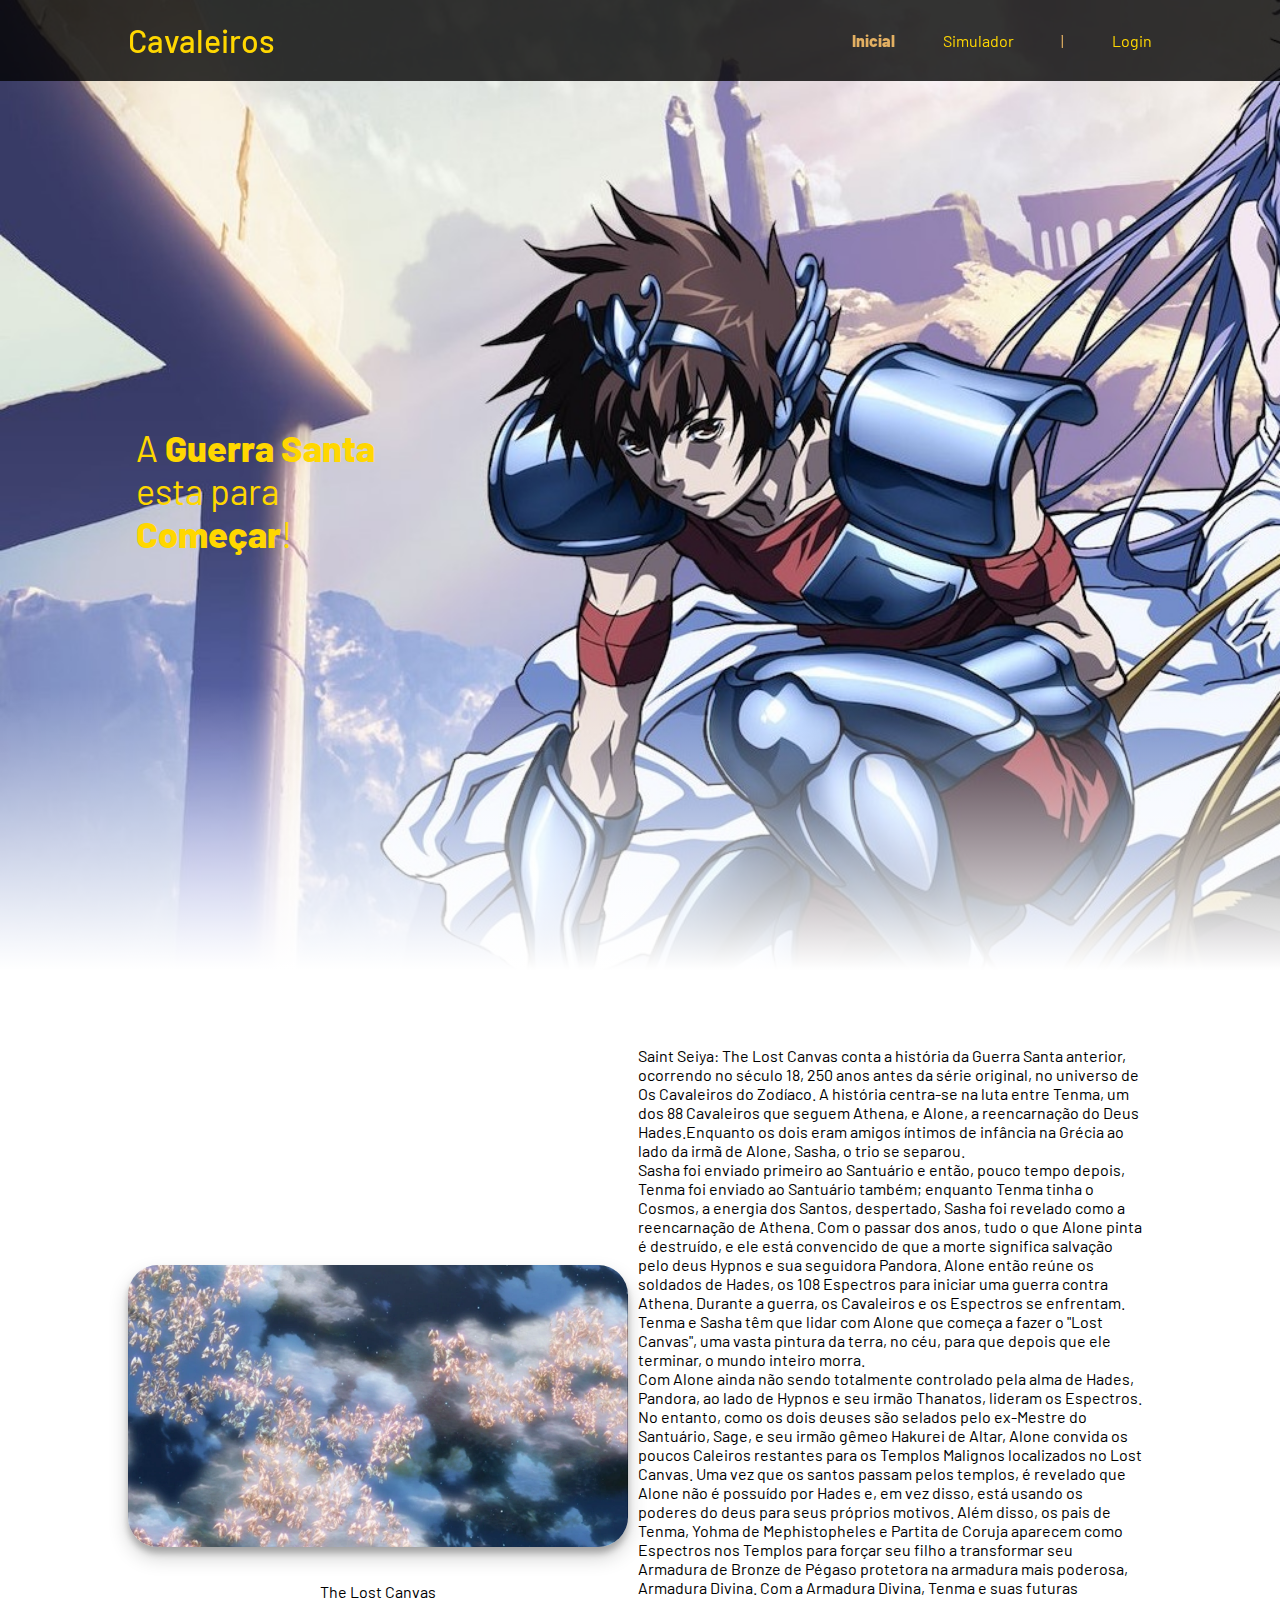
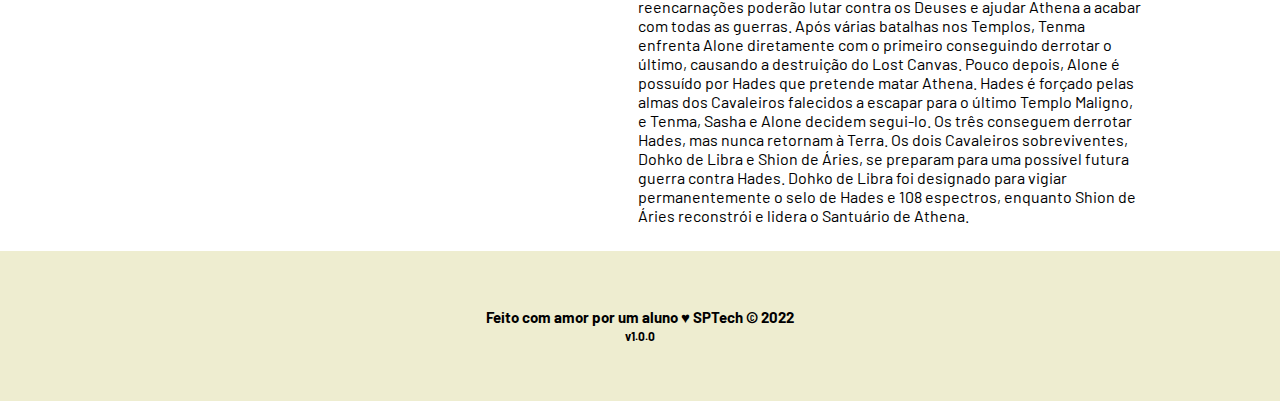
==== project/index.html @ 5a00e3fe "iniciativa do site" ====
<!DOCTYPE html>
<html lang="en">

<head>
    <meta charset="UTF-8">
    <meta http-equiv="X-UA-Compatible" content="IE=edge">
    <meta name="viewport" content="width=device-width, initial-scale=1.0">

    <title>AquaTech | Página Inicial</title>

    <script src="./js/funcoes.js"></script>

    <link rel="icon" href="./assets/icon/favicon2.ico">
    <link rel="stylesheet" href="./css/style.css">
    <link rel="preconnect" href="https://fonts.gstatic.com">
    <!-- <link
        href="https://fonts.googleapis.com/css2?family=Exo+2:ital,wght@0,100;0,200;0,300;0,400;0,500;0,600;0,700;0,800;0,900;1,100;1,200;1,300;1,400;1,500;1,600;1,700;1,800;1,900&display=swap"
        rel="stylesheet"> -->
</head>

<body>
    <div class="header">
        <div class="container">
            <h1 class="titulo">Cavaleiros</h1>
            <ul class="navbar">
                <li class="agora">Inicial</li>
                <li>
                    <a href="./simulador.html">Simulador</a>
                </li>
                <li>|</li>
                <li>
                    <a href="./login.html">Login</a>
                </li>
                <!-- <li>
                    <a href="./cadastro.html">Cadastro</a>
                </li> -->
            </ul>
        </div>
    </div>
    <div class="banner">
        <div class="container">
            <p>
                A <span>Guerra Santa</span> esta para <span>Começar</span>!
            </p>
        </div>
    </div>

    <div class="social">
        <div class="container">
            <!-- <div class="painel">
            <img class="The_Lost_Canvas" src="assets/imgs/LostCanvas.webp" > <span>The Lost Canvas</span> -->
            <div class="boxes">
                <div class="painel">
                    <img class="The_Lost_Canvas" src="assets/imgs/LostCanvas.webp" > <span>The Lost Canvas</span>
                </div>
                <div class="box">
                    <P>Saint Seiya: The Lost Canvas conta a história da Guerra Santa anterior, ocorrendo no século 18, 250 anos antes da série original, no universo de Os Cavaleiros do Zodíaco. A história centra-se na luta entre Tenma, um dos 88 Cavaleiros que seguem Athena, e Alone, a reencarnação do Deus Hades.Enquanto os dois eram amigos íntimos de infância na Grécia ao lado da irmã de Alone, Sasha, o trio se separou.<br>  Sasha foi enviado primeiro ao Santuário e então, pouco tempo depois, Tenma foi enviado ao Santuário também; enquanto Tenma tinha o Cosmos, a energia dos Santos, despertado, Sasha foi revelado como a reencarnação de Athena. Com o passar dos anos, tudo o que Alone pinta é destruído, e ele está convencido de que a morte significa salvação pelo deus Hypnos e sua seguidora Pandora. Alone então reúne os soldados de Hades, os 108 Espectros para iniciar uma guerra contra Athena.

                        Durante a guerra, os Cavaleiros e os Espectros se enfrentam. Tenma e Sasha têm que lidar com Alone que começa a fazer o "Lost Canvas", uma vasta pintura da terra, no céu, para que depois que ele terminar, o mundo inteiro morra.<br> Com Alone ainda não sendo totalmente controlado pela alma de Hades, Pandora, ao lado de Hypnos e seu irmão Thanatos, lideram os Espectros. No entanto, como os dois deuses são selados pelo ex-Mestre do Santuário, Sage, e seu irmão gêmeo Hakurei de Altar, Alone convida os poucos Caleiros restantes para os Templos Malignos localizados no Lost Canvas. Uma vez que os santos passam pelos templos, é revelado que Alone não é possuído por Hades e, em vez disso, está usando os poderes do deus para seus próprios motivos. Além disso, os pais de Tenma, Yohma de Mephistopheles e Partita de Coruja aparecem como Espectros nos Templos para forçar seu filho a transformar seu Armadura de Bronze de Pégaso protetora na armadura mais poderosa, Armadura Divina. Com a Armadura Divina, Tenma e suas futuras reencarnações poderão lutar contra os Deuses e ajudar Athena a acabar com todas as guerras.
                        
                        Após várias batalhas nos Templos, Tenma enfrenta Alone diretamente com o primeiro conseguindo derrotar o último, causando a destruição do Lost Canvas. Pouco depois, Alone é possuído por Hades que pretende matar Athena. Hades é forçado pelas almas dos Cavaleiros falecidos a escapar para o último Templo Maligno, e Tenma, Sasha e Alone decidem segui-lo. Os três conseguem derrotar Hades, mas nunca retornam à Terra. Os dois Cavaleiros sobreviventes, Dohko de Libra e Shion de Áries, se preparam para uma possível futura guerra contra Hades. Dohko de Libra foi designado para vigiar permanentemente o selo de Hades e 108 espectros, enquanto Shion de Áries reconstrói e lidera o Santuário de Athena.</P>
                        <!-- <img src="assets/imgs/LostCanvas.webp"  > -->
                        <!-- <i><span>The Lost Canvas</span></i> -->
                </div>
            </div>
        </div>


    </div>

    <!--footer inicio-->
    <div class="footer">
        <div class="container">
            <h4 class="final">Feito com amor por um aluno &hearts; SPTech &copy; 2022 
                <br>
                <span class="version">
                    v1.0.0
                </span>
            </h4>
        </div>
    </div>
    <!--footer fim-->
</body>

</html>
---- project/css/style.css ----
@import url('https://fonts.googleapis.com/css2?family=Barlow:ital,wght@0,100;0,200;0,300;0,400;0,500;0,600;0,700;0,800;0,900;1,100;1,200;1,300;1,400;1,500;1,600;1,700;1,800;1,900&display=swap');

body {
  margin: 0;
  padding: 0;
  font-family: 'Barlow', "Segoe UI", Tahoma, Geneva, Verdana, sans-serif;
  background-color: #eeedd0;
}

.container {
  width: 80%;
  margin: auto;
  display: flex;
}

.header {
  /* border-bottom: 3px solid gold; */
  position: fixed;
  background-color: #010101cc;
  width: 100%;
  z-index: 1000;
}

.header .container {
   justify-content: space-between;
}

.header a {
  text-decoration: none;
  color: gold;

}

.agora {
  font-weight: 800;
}

.navbar {
  width: 300px;
  display: flex;
  align-items: center;
  justify-content: space-between;
  list-style: none;
  color: #e3b062;
}



.titulo {
  color: gold;
  width: fit-content;
  font-weight: 500;
}


/* BANNER */

.banner {
  height: fit-content;
  padding: 40px 10px;
  color: white;
  background-image: linear-gradient(0deg, white 1%, transparent 30%), url(".././assets/imgs/canvas.jpg");
  /* filter: brightness(0.7); */
  background-size: cover;
  /* height: 100vh; */
}

.banner .container {
   /* border: solid 3px blue; */
  height: 900px;
  font-size: 35px;
  justify-content: left;
  align-items: center;
  
}

.tamanho-conteudo { 
  height: fit-content !important;
}

.banner p {
  width: 50%;
  margin: 0;
  padding: 0;
  width: 280px;
  font-size: 36px;
  color: gold;
}

.banner .container span {
  font-weight: 800;
}

/* missao visao valores */

.social {
  background-color: white;
  display: flex;
}

.social .container{
  justify-content: center;
}

/* .box img {
  width: 500px;
} */

.social .container .boxes {
  display: flex;
}
.painel{
  display: flex;
  flex-direction: column;
  align-items: center;
  justify-content: center;
}
.painel img{
  width: 500px;
}
.painel span{
  text-align: center;
}

.The_Lost_Canvas {
  margin: 7%  7% ; 
  width: 40%;
  border-radius: 30px;
  box-shadow: rgba(0, 0, 0, 0.19) 0px 10px 20px, rgba(0, 0, 0, 0.23) 0px 6px 6px;

}

.social p {
  text-align: center;
}

.box {
  margin: 10px;
  display: flex;
  flex-direction: column;
  align-items: center;
}


.box {
  margin-top: 50px;
  display: flex;
  flex-direction: column;
  align-items: center;
}

.box i{
   display: flex; 
  margin-right: 225%;
  margin-top: 2%;
   /* align-items: center; */
  justify-content: space-between; 
}
.box p {
  text-align: left;
}

/* FOOTER */

.footer {
  background-color: #eeedd0;
  height: 150px;
  color: #fff;
  display: flex;
  font-size: 15px;
}

.footer .container {
  justify-content: center;
  text-align: center;
}

.footer .container .version {
  font-size: 12px;
}
.final {
  color: #000
  ;
}

/* LOGIN */

.banner .container .card {
  background-color: #e5e5e5;
  height: fit-content;
  width: 400px;
  display: flex;
  flex-direction: column;
  color: palevioletred;
  align-items: center;
  border-radius: 4px;
}

.card {
  display: flex;
  justify-content: space-around;
}

.card h2 {
  font-size: 30px;
}

.card h4 {
  font-size: 16px;
}

.banner #div_erros_login {
  margin-top: 15px;
}

button {
  cursor: pointer;
}

/* FORMULARIO */

.alerta_erro{
  display: flex;
  justify-content: flex-end;
}

.card_erro {
  display: none;
  background-color: #fff;
  color: black;
  width: 230px;
  position: fixed;
  border-radius: 4px;
  border: #e6005a 3px solid;
  padding: 10px;
  margin-right: 10%;
}

.card_erro #mensagem_erro{
  font-weight: 500;
  font-size: 20px;
}

.formulario .tipo_campo {
  font-size: 20px;
  font-weight: 600 !important;
}

.formulario {
  display: flex;
  flex-direction: column;
}

input {
  margin-bottom: 10px;
  border: 2px solid #32b9cd;
  padding: 10px;
  text-align: center;
  border-radius: 10px;
}

.btn {
  font-family: "Barlow", sans-serif;
  border: 0;
  border-radius: 5px;
  font-weight: 600;
  font-size: 18px;
  padding: 10px 15px;
  color: white;
  background-color: #e6005a;
  width: 120px;
  align-self: center;
  margin-top: 5px;
}

.loading-div {
  width: 50px;
  margin: auto;
  display: none;
}

.loading-div img {
  height: 50px;
  width: 50px;
}

/* PAGINA DOS GRÁFICOS */

.janela {
  display: flex;
  width: 100vw;
}

.header-left a {
  text-decoration: none;
  color: white;
}

.header-left {
  position: fixed;
  top: 0;
  left: 0;
  z-index: 999;
  height: 100vh;
  width: 25%;
  display: flex;
  flex-direction: column;
  justify-content: space-evenly;
  align-items: center;
  border-right: 3px solid #32b9cd;
  background-color: #212124;
  /* border: 3px solid pink; */
}

.dash-right {
  display: flex;
  width: 75%;
  height: fit-content;
  background-color: #161618;
  position: relative;
  top: 0;
  left: 25%;
}

.header-left h1 {
  color: #32b9cd;
}

.hello {
  width: 100%;
  display: flex;
  justify-content: center;
}

.hello h3 {
  color: #e3b062;
  font-weight: 300;
  font-size: 1.2rem;
}

.hello h3 span {
  font-weight: 800;
}

.btn-nav {
  width: 40%;
  color: white;
  background-color: #e6005a;
  border-radius: 5px;
  text-align: center;
  padding: 2% 5%;
}

.btn-nav-white {
  width: 40%;
  background-color: white;
  border: 3px solid #e6005a;
  border-radius: 5px;
  text-align: center;
  padding: 2% 5%;
}

.btn-nav-white h3 {
  color: #e6005a;
  padding: 0;
  margin: 0;
}

.btn-nav h3,
.btn-logout h3 {
  margin: 0;
  padding: 0;
}

.btn-logout {
  margin: 0;
  padding: 0;
  width: 20%;
  background-color: #32b9cd;
  color: white;
  border-radius: 10px;
  text-align: center;
  padding: 10px 15px;
  margin-bottom: 100px;
  cursor: pointer;
}

/* pagina extra - simulador */
.simulador {
  color: white;

}

.simulador .container {
  flex-direction: column
}
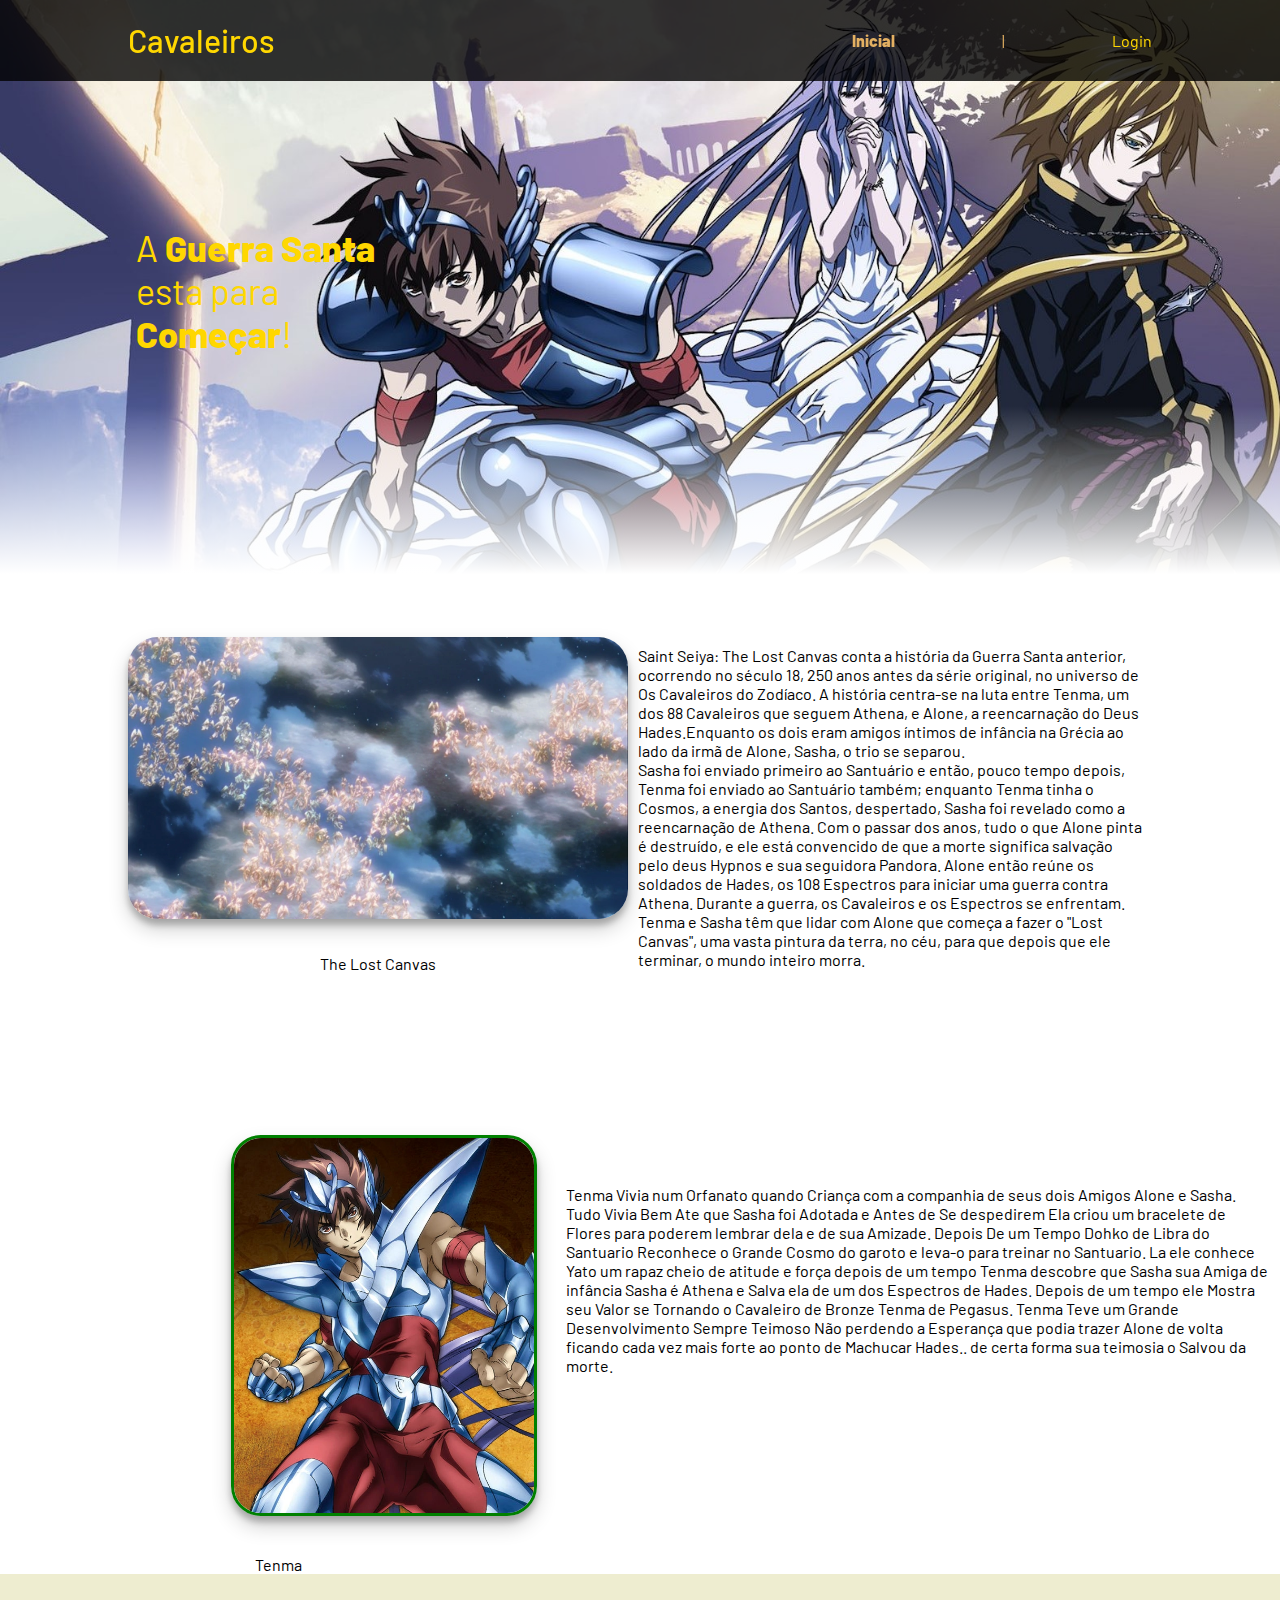
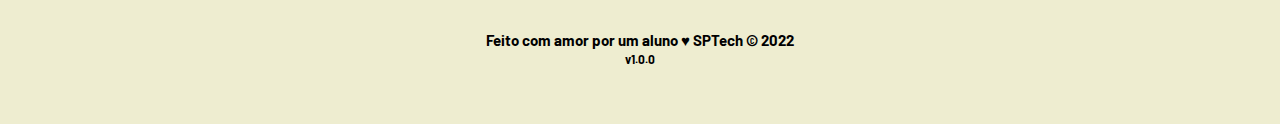
==== commit 43eb8e83: "site institucional" ====
--- a/project/index.html
+++ b/project/index.html
@@ -6,7 +6,7 @@
     <meta http-equiv="X-UA-Compatible" content="IE=edge">
     <meta name="viewport" content="width=device-width, initial-scale=1.0">
 
-    <title>AquaTech | Página Inicial</title>
+    <title>Os Cavaleiros | Página Inicial</title>
 
     <script src="./js/funcoes.js"></script>
 
@@ -24,9 +24,9 @@
             <h1 class="titulo">Cavaleiros</h1>
             <ul class="navbar">
                 <li class="agora">Inicial</li>
-                <li>
+                <!-- <li>
                     <a href="./simulador.html">Simulador</a>
-                </li>
+                </li> -->
                 <li>|</li>
                 <li>
                     <a href="./login.html">Login</a>
@@ -56,11 +56,29 @@
                 <div class="box">
                     <P>Saint Seiya: The Lost Canvas conta a história da Guerra Santa anterior, ocorrendo no século 18, 250 anos antes da série original, no universo de Os Cavaleiros do Zodíaco. A história centra-se na luta entre Tenma, um dos 88 Cavaleiros que seguem Athena, e Alone, a reencarnação do Deus Hades.Enquanto os dois eram amigos íntimos de infância na Grécia ao lado da irmã de Alone, Sasha, o trio se separou.<br>  Sasha foi enviado primeiro ao Santuário e então, pouco tempo depois, Tenma foi enviado ao Santuário também; enquanto Tenma tinha o Cosmos, a energia dos Santos, despertado, Sasha foi revelado como a reencarnação de Athena. Com o passar dos anos, tudo o que Alone pinta é destruído, e ele está convencido de que a morte significa salvação pelo deus Hypnos e sua seguidora Pandora. Alone então reúne os soldados de Hades, os 108 Espectros para iniciar uma guerra contra Athena.
 
-                        Durante a guerra, os Cavaleiros e os Espectros se enfrentam. Tenma e Sasha têm que lidar com Alone que começa a fazer o "Lost Canvas", uma vasta pintura da terra, no céu, para que depois que ele terminar, o mundo inteiro morra.<br> Com Alone ainda não sendo totalmente controlado pela alma de Hades, Pandora, ao lado de Hypnos e seu irmão Thanatos, lideram os Espectros. No entanto, como os dois deuses são selados pelo ex-Mestre do Santuário, Sage, e seu irmão gêmeo Hakurei de Altar, Alone convida os poucos Caleiros restantes para os Templos Malignos localizados no Lost Canvas. Uma vez que os santos passam pelos templos, é revelado que Alone não é possuído por Hades e, em vez disso, está usando os poderes do deus para seus próprios motivos. Além disso, os pais de Tenma, Yohma de Mephistopheles e Partita de Coruja aparecem como Espectros nos Templos para forçar seu filho a transformar seu Armadura de Bronze de Pégaso protetora na armadura mais poderosa, Armadura Divina. Com a Armadura Divina, Tenma e suas futuras reencarnações poderão lutar contra os Deuses e ajudar Athena a acabar com todas as guerras.
+                        Durante a guerra, os Cavaleiros e os Espectros se enfrentam. Tenma e Sasha têm que lidar com Alone que começa a fazer o "Lost Canvas", uma vasta pintura da terra, no céu, para que depois que ele terminar, o mundo inteiro morra.<br>  <!--Com Alone ainda não sendo totalmente controlado pela alma de Hades, Pandora, ao lado de Hypnos e seu irmão Thanatos, lideram os Espectros. No entanto, como os dois deuses são selados pelo ex-Mestre do Santuário, Sage, e seu irmão gêmeo Hakurei de Altar, Alone convida os poucos Caleiros restantes para os Templos Malignos localizados no Lost Canvas. Uma vez que os santos passam pelos templos, é revelado que Alone não é possuído por Hades e, em vez disso, está usando os poderes do deus para seus próprios motivos. Além disso, os pais de Tenma, Yohma de Mephistopheles e Partita de Coruja aparecem como Espectros nos Templos para forçar seu filho a transformar seu Armadura de Bronze de Pégaso protetora na armadura mais poderosa, Armadura Divina. Com a Armadura Divina, Tenma e suas futuras reencarnações poderão lutar contra os Deuses e ajudar Athena a acabar com todas as guerras.
                         
-                        Após várias batalhas nos Templos, Tenma enfrenta Alone diretamente com o primeiro conseguindo derrotar o último, causando a destruição do Lost Canvas. Pouco depois, Alone é possuído por Hades que pretende matar Athena. Hades é forçado pelas almas dos Cavaleiros falecidos a escapar para o último Templo Maligno, e Tenma, Sasha e Alone decidem segui-lo. Os três conseguem derrotar Hades, mas nunca retornam à Terra. Os dois Cavaleiros sobreviventes, Dohko de Libra e Shion de Áries, se preparam para uma possível futura guerra contra Hades. Dohko de Libra foi designado para vigiar permanentemente o selo de Hades e 108 espectros, enquanto Shion de Áries reconstrói e lidera o Santuário de Athena.</P>
+                        Após várias batalhas nos Templos, Tenma enfrenta Alone diretamente com o primeiro conseguindo derrotar o último, causando a destruição do Lost Canvas. Pouco depois, Alone é possuído por Hades que pretende matar Athena. Hades é forçado pelas almas dos Cavaleiros falecidos a escapar para o último Templo Maligno, e Tenma, Sasha e Alone decidem segui-lo. Os três conseguem derrotar Hades, mas nunca retornam à Terra. Os dois Cavaleiros sobreviventes, Dohko de Libra e Shion de Áries, se preparam para uma possível futura guerra contra Hades. Dohko de Libra foi designado para vigiar permanentemente o selo de Hades e 108 espectros, enquanto Shion de Áries reconstrói e lidera o Santuário de Athena.</P> -->
                         <!-- <img src="assets/imgs/LostCanvas.webp"  > -->
                         <!-- <i><span>The Lost Canvas</span></i> -->
+                </div>
+            </div>
+        </div>
+
+
+    </div>
+
+    <div class="social2">
+        <div class="container2">
+            <!-- <div class="painel">
+            <img class="The_Lost_Canvas" src="assets/imgs/LostCanvas.webp" > <span>The Lost Canvas</span> -->
+            <div class="boxes2">
+                <div class="painel2">
+                    <img class="Tenma" src="assets/imgs/tenma.webp" > <span>Tenma</span>
+                </div>
+                <div class="box2">
+                    <P>Tenma Vivia num Orfanato quando Criança com a companhia de seus dois Amigos Alone e Sasha. Tudo Vivia Bem Ate que Sasha foi Adotada e Antes de Se despedirem Ela criou um bracelete de Flores para poderem lembrar dela e de sua Amizade. Depois De um Tempo Dohko de Libra do Santuario Reconhece o Grande Cosmo do garoto e leva-o para treinar no Santuario. La ele conhece Yato um rapaz cheio de atitude e força depois de um tempo Tenma descobre que Sasha sua Amiga de infância Sasha é Athena e Salva ela de um dos Espectros de Hades. Depois de um tempo ele Mostra seu Valor se Tornando o Cavaleiro de Bronze Tenma de Pegasus.                       
+                       Tenma Teve um Grande Desenvolvimento Sempre Teimoso Não perdendo a Esperança que podia trazer Alone de volta ficando cada vez mais forte ao ponto de Machucar Hades.. de certa forma sua teimosia o Salvou da morte.<br> 
                 </div>
             </div>
         </div>
--- a/project/css/style.css
+++ b/project/css/style.css
@@ -67,7 +67,7 @@
 
 .banner .container {
    /* border: solid 3px blue; */
-  height: 900px;
+  height: 500px;
   font-size: 35px;
   justify-content: left;
   align-items: center;
@@ -159,6 +159,81 @@
 .box p {
   text-align: left;
 }
+/* segundo social */
+.social2 {
+  background-color: white;
+  display: flex;
+}
+
+.social2 .container2{
+  justify-content: center;
+}
+
+/* .box img {
+  width: 500px;
+} */
+
+.social2 .container2 .boxes2 {
+  display: flex;
+}
+.painel2{
+  display: flex;
+  flex-direction: column;
+  align-items: center;
+  justify-content: center;
+}
+.painel2 img{
+  width: 500px;
+}
+.painel2 span{
+  text-align: center;
+}
+.social2 .Tenma{
+  width: 300px;
+}
+
+.Tenma {
+  margin: 7%  7% ; 
+  width: 40%;
+  border-radius: 30px;
+  box-shadow: rgba(0, 0, 0, 0.19) 0px 10px 20px, rgba(0, 0, 0, 0.23) 0px 6px 6px;
+  margin-top: 140px;
+  border: solid 3px green;
+  margin-left: 250px;
+}
+
+
+.social2 p {
+  text-align: center;
+  margin-top: 140px;
+}
+
+.box2 {
+  margin: 10px;
+  display: flex;
+  flex-direction: column;
+  align-items: center;
+}
+
+
+.box2 {
+  margin-top: 50px;
+  display: flex;
+  flex-direction: column;
+  align-items: center;
+}
+
+.box2 i{
+   display: flex; 
+  margin-right: 225%;
+  margin-top: 2%;
+   /* align-items: center; */
+  justify-content: space-between; 
+}
+.box2 p {
+  text-align: left;
+}
+
 
 /* FOOTER */
 
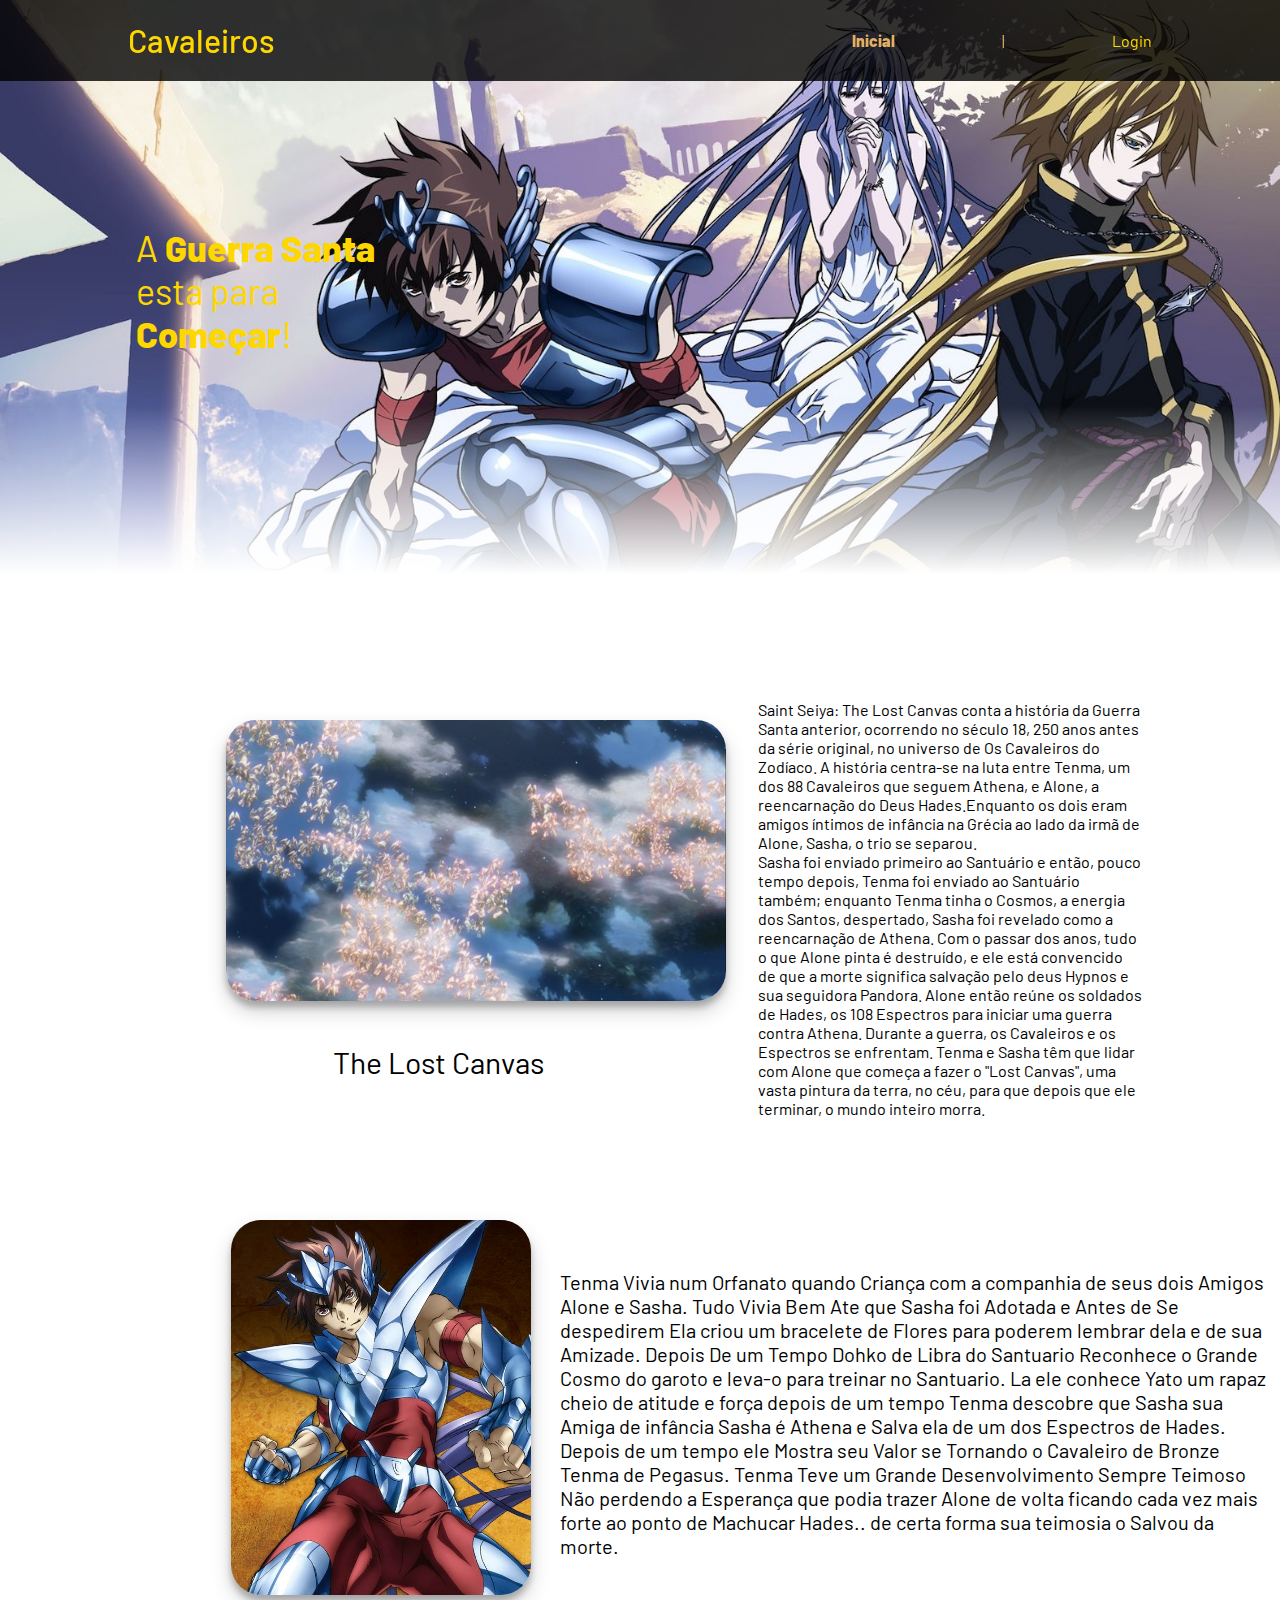
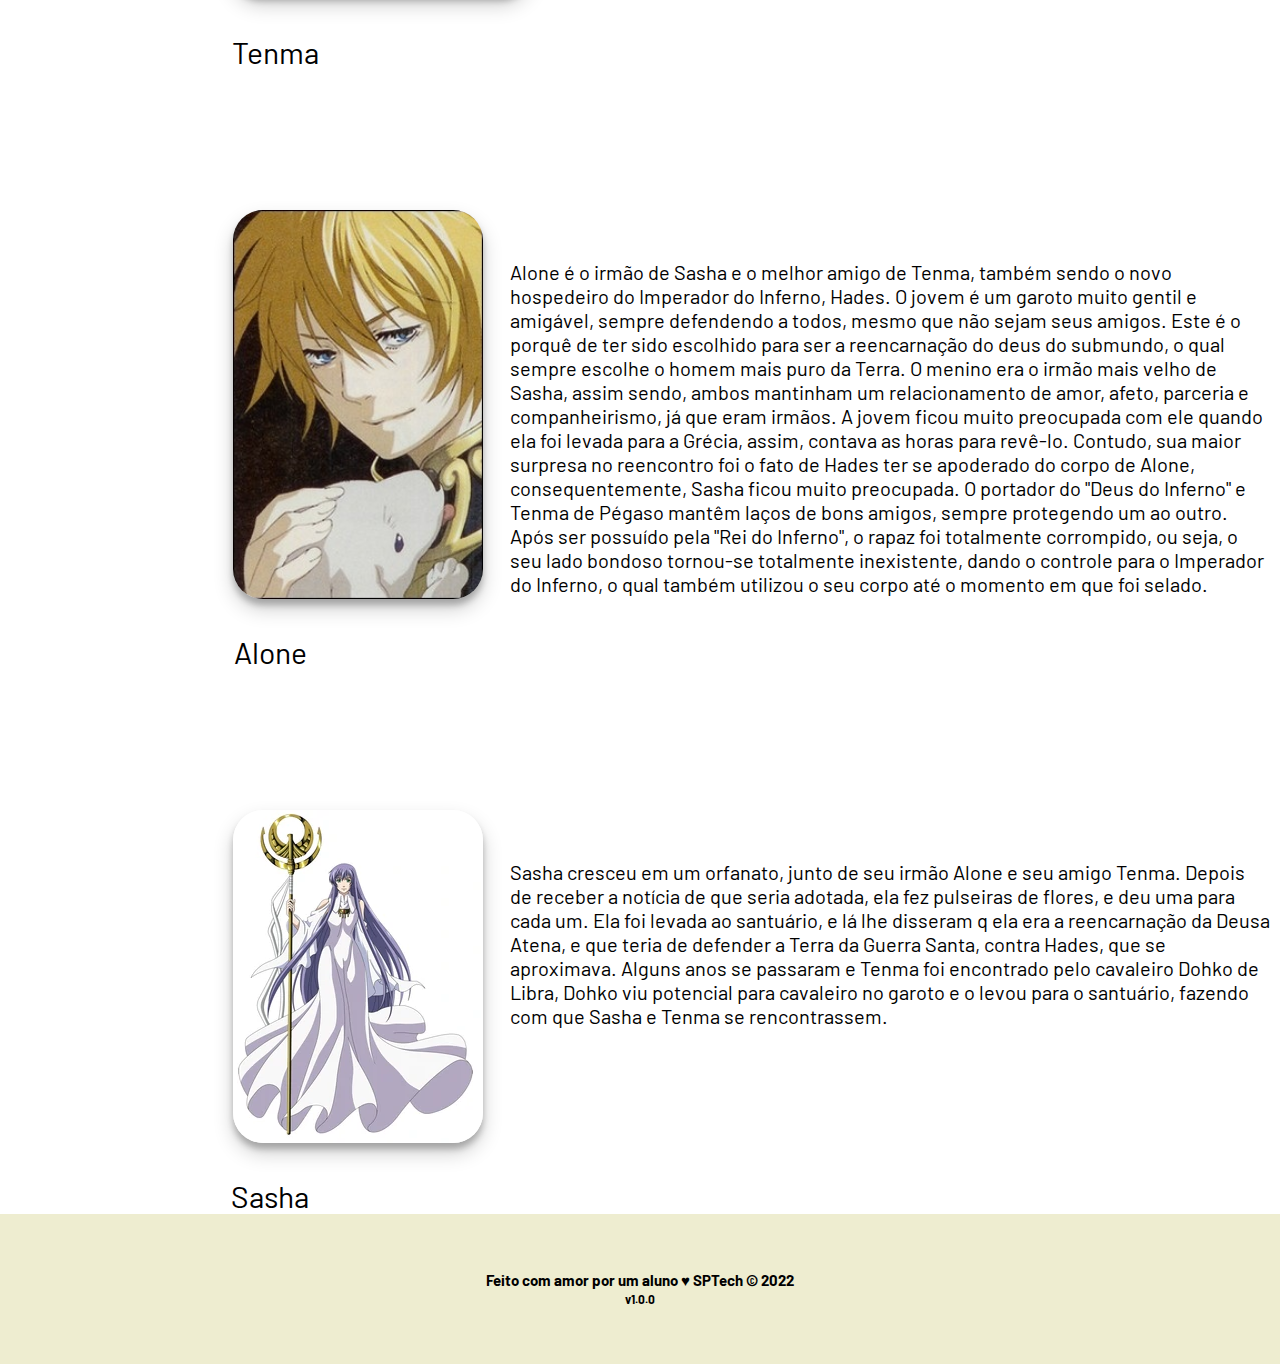
==== commit b742bdec: "index" ====
--- a/project/index.html
+++ b/project/index.html
@@ -54,13 +54,9 @@
                     <img class="The_Lost_Canvas" src="assets/imgs/LostCanvas.webp" > <span>The Lost Canvas</span>
                 </div>
                 <div class="box">
-                    <P>Saint Seiya: The Lost Canvas conta a história da Guerra Santa anterior, ocorrendo no século 18, 250 anos antes da série original, no universo de Os Cavaleiros do Zodíaco. A história centra-se na luta entre Tenma, um dos 88 Cavaleiros que seguem Athena, e Alone, a reencarnação do Deus Hades.Enquanto os dois eram amigos íntimos de infância na Grécia ao lado da irmã de Alone, Sasha, o trio se separou.<br>  Sasha foi enviado primeiro ao Santuário e então, pouco tempo depois, Tenma foi enviado ao Santuário também; enquanto Tenma tinha o Cosmos, a energia dos Santos, despertado, Sasha foi revelado como a reencarnação de Athena. Com o passar dos anos, tudo o que Alone pinta é destruído, e ele está convencido de que a morte significa salvação pelo deus Hypnos e sua seguidora Pandora. Alone então reúne os soldados de Hades, os 108 Espectros para iniciar uma guerra contra Athena.
+                    <P id="lost">Saint Seiya: The Lost Canvas conta a história da Guerra Santa anterior, ocorrendo no século 18, 250 anos antes da série original, no universo de Os Cavaleiros do Zodíaco. A história centra-se na luta entre Tenma, um dos 88 Cavaleiros que seguem Athena, e Alone, a reencarnação do Deus Hades.Enquanto os dois eram amigos íntimos de infância na Grécia ao lado da irmã de Alone, Sasha, o trio se separou.<br>  Sasha foi enviado primeiro ao Santuário e então, pouco tempo depois, Tenma foi enviado ao Santuário também; enquanto Tenma tinha o Cosmos, a energia dos Santos, despertado, Sasha foi revelado como a reencarnação de Athena. Com o passar dos anos, tudo o que Alone pinta é destruído, e ele está convencido de que a morte significa salvação pelo deus Hypnos e sua seguidora Pandora. Alone então reúne os soldados de Hades, os 108 Espectros para iniciar uma guerra contra Athena.
 
-                        Durante a guerra, os Cavaleiros e os Espectros se enfrentam. Tenma e Sasha têm que lidar com Alone que começa a fazer o "Lost Canvas", uma vasta pintura da terra, no céu, para que depois que ele terminar, o mundo inteiro morra.<br>  <!--Com Alone ainda não sendo totalmente controlado pela alma de Hades, Pandora, ao lado de Hypnos e seu irmão Thanatos, lideram os Espectros. No entanto, como os dois deuses são selados pelo ex-Mestre do Santuário, Sage, e seu irmão gêmeo Hakurei de Altar, Alone convida os poucos Caleiros restantes para os Templos Malignos localizados no Lost Canvas. Uma vez que os santos passam pelos templos, é revelado que Alone não é possuído por Hades e, em vez disso, está usando os poderes do deus para seus próprios motivos. Além disso, os pais de Tenma, Yohma de Mephistopheles e Partita de Coruja aparecem como Espectros nos Templos para forçar seu filho a transformar seu Armadura de Bronze de Pégaso protetora na armadura mais poderosa, Armadura Divina. Com a Armadura Divina, Tenma e suas futuras reencarnações poderão lutar contra os Deuses e ajudar Athena a acabar com todas as guerras.
-                        
-                        Após várias batalhas nos Templos, Tenma enfrenta Alone diretamente com o primeiro conseguindo derrotar o último, causando a destruição do Lost Canvas. Pouco depois, Alone é possuído por Hades que pretende matar Athena. Hades é forçado pelas almas dos Cavaleiros falecidos a escapar para o último Templo Maligno, e Tenma, Sasha e Alone decidem segui-lo. Os três conseguem derrotar Hades, mas nunca retornam à Terra. Os dois Cavaleiros sobreviventes, Dohko de Libra e Shion de Áries, se preparam para uma possível futura guerra contra Hades. Dohko de Libra foi designado para vigiar permanentemente o selo de Hades e 108 espectros, enquanto Shion de Áries reconstrói e lidera o Santuário de Athena.</P> -->
-                        <!-- <img src="assets/imgs/LostCanvas.webp"  > -->
-                        <!-- <i><span>The Lost Canvas</span></i> -->
+                        Durante a guerra, os Cavaleiros e os Espectros se enfrentam. Tenma e Sasha têm que lidar com Alone que começa a fazer o "Lost Canvas", uma vasta pintura da terra, no céu, para que depois que ele terminar, o mundo inteiro morra.<br>  
                 </div>
             </div>
         </div>
@@ -86,6 +82,41 @@
 
     </div>
 
+    <div class="social3">
+        <div class="container3">
+            <!-- <div class="painel">
+            <img class="The_Lost_Canvas" src="assets/imgs/LostCanvas.webp" > <span>The Lost Canvas</span> -->
+            <div class="boxes3">
+                <div class="painel3">
+                    <img class="Alone" src="assets/imgs/Alone.jpg" > <span>Alone</span>
+                </div>
+                <div class="box3">
+                    <P>Alone é o irmão de Sasha e o melhor amigo de Tenma, também sendo o novo hospedeiro do Imperador do Inferno, Hades. O jovem é um garoto muito gentil e amigável, sempre defendendo a todos, mesmo que não sejam seus amigos. Este é o porquê de ter sido escolhido para ser a reencarnação do deus do submundo, o qual sempre escolhe o homem mais puro da Terra. O menino era o irmão mais velho de Sasha, assim sendo, ambos mantinham um relacionamento de amor, afeto, parceria e companheirismo, já que eram irmãos. A jovem ficou muito preocupada com ele quando ela foi levada para a Grécia, assim, contava as horas para revê-lo. Contudo, sua maior surpresa no reencontro foi o fato de Hades ter se apoderado do corpo de Alone, consequentemente, Sasha ficou muito preocupada. O portador do "Deus do Inferno" e Tenma de Pégaso mantêm laços de bons amigos, sempre protegendo um ao outro. Após ser possuído pela "Rei do Inferno", o rapaz foi totalmente corrompido, ou seja, o seu lado bondoso tornou-se totalmente inexistente, dando o controle para o Imperador do Inferno, o qual também utilizou o seu corpo até o momento em que foi selado.<br> 
+                </div>
+            </div>
+        </div>
+
+
+    </div>
+
+    <div class="social4">
+        <div class="container4">
+            <!-- <div class="painel">
+            <img class="The_Lost_Canvas" src="assets/imgs/LostCanvas.webp" > <span>The Lost Canvas</span> -->
+            <div class="boxes4">
+                <div class="painel4">
+                    <img class="Sasha" src="assets/imgs/Sasha.webp" > <span>Sasha</span>
+                </div>
+                <div class="box4">
+                    <P>
+                         Sasha cresceu em um orfanato, junto de seu irmão Alone e seu amigo Tenma. Depois de receber a notícia de que seria adotada, ela fez pulseiras de flores, e deu uma para cada um. Ela foi levada ao santuário, e lá lhe disseram q ela era a reencarnação da Deusa Atena, e que teria de defender a Terra da Guerra Santa, contra Hades, que se aproximava. Alguns anos se passaram e Tenma foi encontrado pelo cavaleiro Dohko de Libra, Dohko viu potencial para cavaleiro no garoto e o levou para o santuário, fazendo com que Sasha e Tenma se rencontrassem. <!--Enquanto isso, Alone ficou... Sozinho.Alone, que amava pintar, ficou sozinho, nesses momentos de solidão, ia para as florestas pintar, mas ele percebeu que tudo que ele pintasse, morria! Foi quando uma mulher com um longo vestido preto lhe chamou como... Hades.<br>  --><br>
+                </div>
+            </div>
+        </div>
+
+
+    </div>
+
     <!--footer inicio-->
     <div class="footer">
         <div class="container">
--- a/project/css/style.css
+++ b/project/css/style.css
@@ -108,6 +108,8 @@
 
 .social .container .boxes {
   display: flex;
+  justify-content: center ;
+  align-items: center;
 }
 .painel{
   display: flex;
@@ -120,6 +122,10 @@
 }
 .painel span{
   text-align: center;
+}
+
+.social .The_Lost_Canvas{
+  width: 500px;
 }
 
 .The_Lost_Canvas {
@@ -127,7 +133,9 @@
   width: 40%;
   border-radius: 30px;
   box-shadow: rgba(0, 0, 0, 0.19) 0px 10px 20px, rgba(0, 0, 0, 0.23) 0px 6px 6px;
-
+  margin-top: 140px;
+  /* border: solid 3px green; */
+  margin-left: 120px;
 }
 
 .social p {
@@ -156,9 +164,18 @@
    /* align-items: center; */
   justify-content: space-between; 
 }
+#lost{
+  height: 300px;
+}
 .box p {
   text-align: left;
-}
+
+}
+.painel span{
+  font-size: 30px;
+}
+
+
 /* segundo social */
 .social2 {
   background-color: white;
@@ -198,7 +215,7 @@
   border-radius: 30px;
   box-shadow: rgba(0, 0, 0, 0.19) 0px 10px 20px, rgba(0, 0, 0, 0.23) 0px 6px 6px;
   margin-top: 140px;
-  border: solid 3px green;
+  /* border: solid 3px green; */
   margin-left: 250px;
 }
 
@@ -232,6 +249,169 @@
 }
 .box2 p {
   text-align: left;
+  font-size: 20px;
+}
+.painel2 span{
+  font-size: 30px;
+}
+/* terceiro social */
+.social3 {
+  background-color: white;
+  display: flex;
+}
+
+.social3 .container3{
+  justify-content: center;
+}
+
+/* .box img {
+  width: 500px;
+} */
+
+.social3 .container3 .boxes3 {
+  display: flex;
+}
+.painel3{
+  display: flex;
+  flex-direction: column;
+  align-items: center;
+  justify-content: center;
+}
+.painel3 img{
+  width: 500px;
+}
+.painel3 span{
+  text-align: center;
+}
+.social3 .Alone{
+  width: 250px;
+}
+
+.Alone {
+  margin: 7%  7% ; 
+  width: 40%;
+  border-radius: 30px;
+  box-shadow: rgba(0, 0, 0, 0.19) 0px 10px 20px, rgba(0, 0, 0, 0.23) 0px 6px 6px;
+  margin-top: 140px;
+  /* border: solid 3px green; */
+  margin-left: 250px;
+}
+
+
+.social3 p {
+  text-align: center;
+  margin-top: 140px;
+}
+
+.box3 {
+  margin: 10px;
+  display: flex;
+  flex-direction: column;
+  align-items: center;
+}
+
+
+.box3 {
+  margin-top: 50px;
+  display: flex;
+  flex-direction: column;
+  align-items: center;
+}
+
+.box3 i{
+   display: flex; 
+  margin-right: 225%;
+  margin-top: 2%;
+   /* align-items: center; */
+  justify-content: space-between; 
+}
+.box3 p {
+  text-align: left;
+  font-size: 20px;
+}
+.painel3 span{
+  font-size: 30px;
+  margin-left: 40px;
+}
+
+/* Quarto social */
+.social4 {
+  background-color: white;
+  display: flex;
+}
+
+.social4 .container4{
+  justify-content: center;
+}
+
+/* .box img {
+  width: 500px;
+} */
+
+.social4 .container4 .boxes4 {
+  display: flex;
+}
+.painel4{
+  display: flex;
+  flex-direction: column;
+  align-items: center;
+  justify-content: center;
+}
+.painel4 img{
+  width: 500px;
+}
+.painel4 span{
+  text-align: center;
+}
+.social4 .Sasha{
+  width: 250px;
+}
+
+.Sasha {
+  margin: 7%  7% ; 
+  width: 40%;
+  border-radius: 30px;
+  box-shadow: rgba(0, 0, 0, 0.19) 0px 10px 20px, rgba(0, 0, 0, 0.23) 0px 6px 6px;
+  margin-top: 140px;
+  /* border: solid 3px green; */
+  margin-left: 250px;
+}
+
+
+.social4 p {
+  text-align: center;
+  margin-top: 140px;
+}
+
+.box4 {
+  margin: 10px;
+  display: flex;
+  flex-direction: column;
+  align-items: center;
+}
+
+
+.box4 {
+  margin-top: 50px;
+  display: flex;
+  flex-direction: column;
+  align-items: center;
+}
+
+.box4 i{
+   display: flex; 
+  margin-right: 225%;
+  margin-top: 2%;
+   /* align-items: center; */
+  justify-content: space-between; 
+}
+.box4 p {
+  text-align: left;
+  font-size: 20px;
+}
+.painel4 span{
+  font-size: 30px;
+  margin-left: 40px;
 }
 
 
